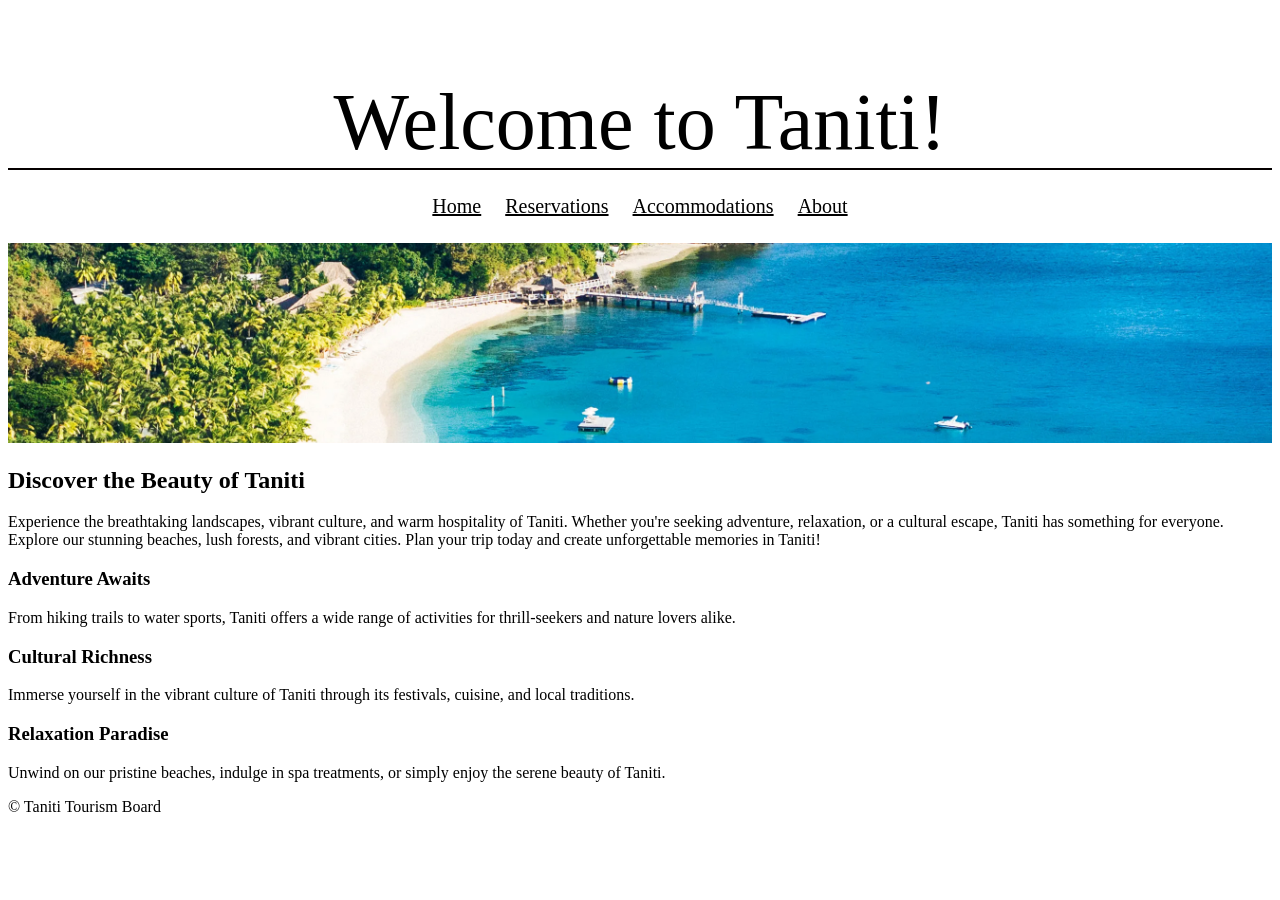
==== index.html @ 830c8849 "created root files/pages. Created index.html header, nav bar, top image, and home-content container." ====
<!DOCTYPE html>
<html lang="en">

<head>
    <meta charset="UTF-8">
    <meta name="viewport" content="width=device-width, initial-scale=1.0">
    <title>Home</title>
    <link rel="stylesheet" href="styles.css">
</head>

<body>

    <header>
        <div class="title-section">
            <h1>Welcome to Taniti!</h1>
        </div>
        
        <nav class = "nav-bar">
            <a href = "index.html">Home</a>
            <a href = "reservations.html">Reservations</a>
            <a href = "accommodations.html">Accommodations</a>
            <a href = "about.html">About</a>
        </nav>
    </header>

    <main>

        <div class="home-top-image">
            <img src="images/Taniti Home (Top).webp" alt="Image of Taniti" width="100%">
        </div>

        <div class="home-content">
            <div class="home-content-img">

            </div>
            <div class="home-content-text">
                <h2>Discover the Beauty of Taniti</h2>
                <p>Experience the breathtaking landscapes, vibrant culture, and warm hospitality of Taniti. Whether you're seeking adventure, relaxation, or a cultural escape, Taniti has something for everyone. Explore our stunning beaches, lush forests, and vibrant cities. Plan your trip today and create unforgettable memories in Taniti!</p>
            </div>
            <div class="home-content-bottom-row">
                <div class="home-content-bottom-row-item">
                    <h3>Adventure Awaits</h3>
                    <p>From hiking trails to water sports, Taniti offers a wide range of activities for thrill-seekers and nature lovers alike.</p>
                </div>
                <div class="home-content-bottom-row-item">
                    <h3>Cultural Richness</h3>
                    <p>Immerse yourself in the vibrant culture of Taniti through its festivals, cuisine, and local traditions.</p>
                </div>
                <div class="home-content-bottom-row-item">
                    <h3>Relaxation Paradise</h3>
                    <p>Unwind on our pristine beaches, indulge in spa treatments, or simply enjoy the serene beauty of Taniti.</p>
                </div>
            </div>
        </div>


    </main>

    <footer>
        <p>© Taniti Tourism Board</p>
    </footer>

    <script src = "js/script.js"></script>
</body>

</html>
---- styles.css ----
header {
    text-align: center;
}

.title-section {
    padding: 15px 15px 0px 15px;
    font-size: 40px;
    border-bottom: 2px solid #050000;
}

.title-section h1 {
    font-family: 'Playfair Display', serif;
    font-weight: 100;
    margin-bottom: 0;
}

.nav-bar {
    padding: 25px;
}

.nav-bar a {
    margin: 0 10px;
    color: black;
    font-size: 20px;
}

.home-top-image img{
    width: 100%;
    height: 200px;
    object-fit: cover;
}
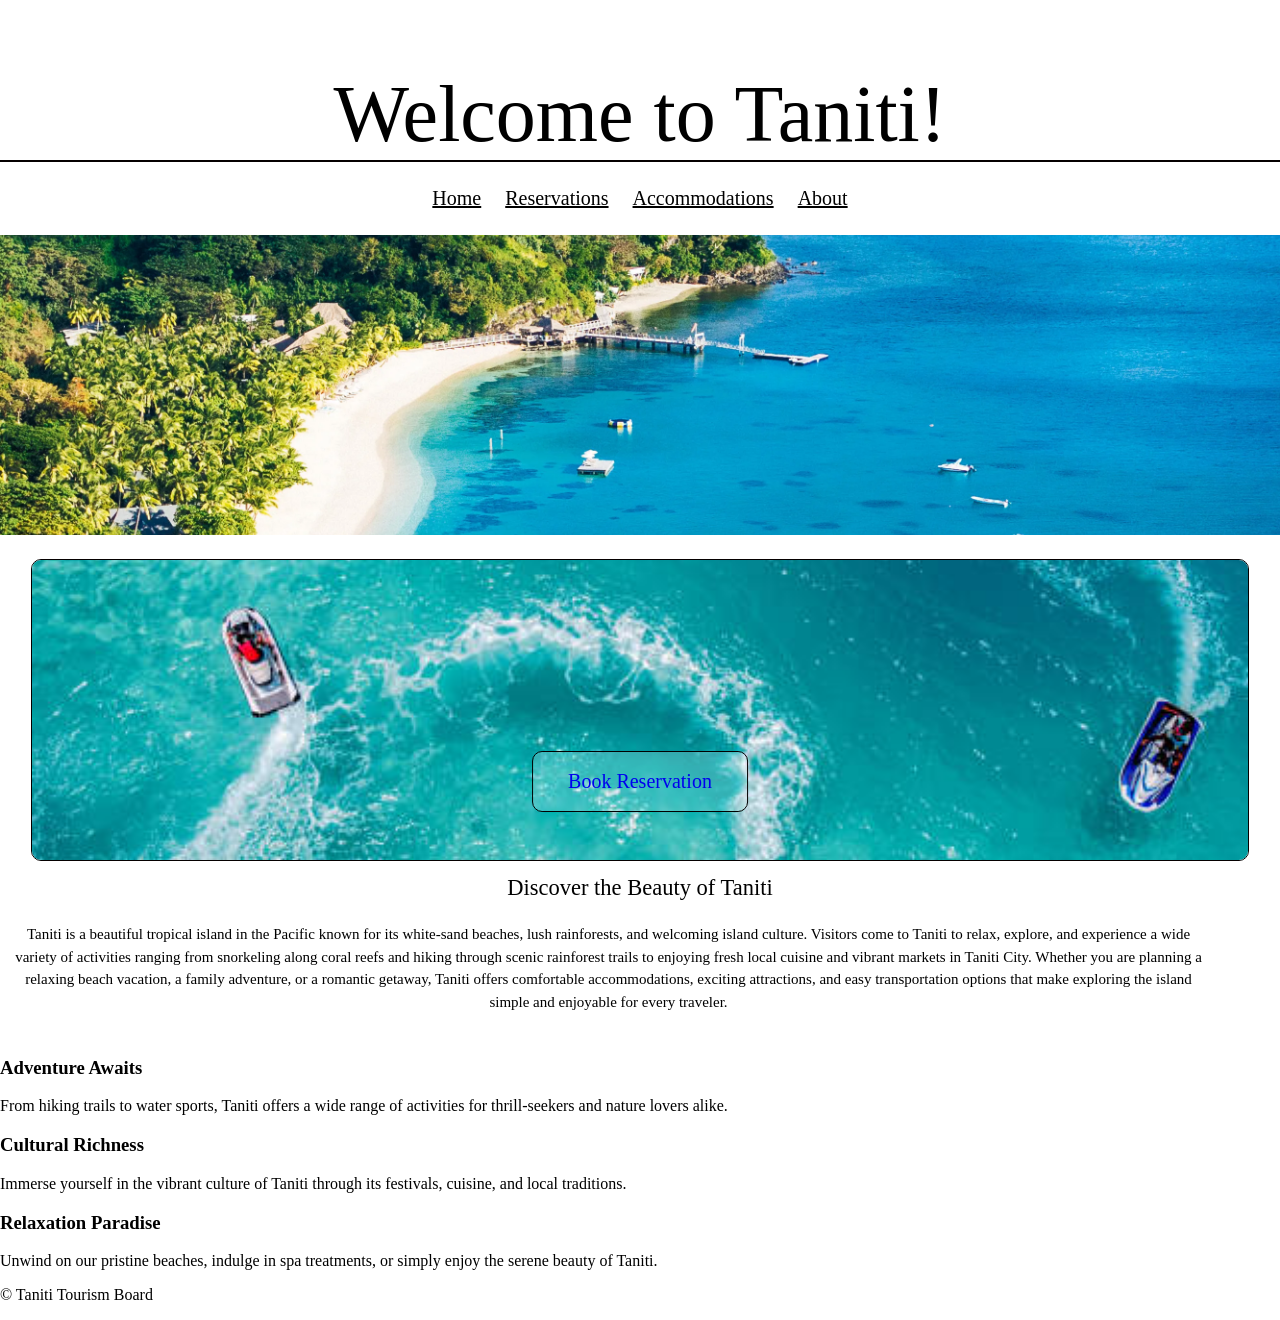
==== commit cb9e953c: "created home-content container with home-content-image, home-content-text, and home-content-bottom-r" ====
--- a/index.html
+++ b/index.html
@@ -14,41 +14,53 @@
         <div class="title-section">
             <h1>Welcome to Taniti!</h1>
         </div>
-        
-        <nav class = "nav-bar">
-            <a href = "index.html">Home</a>
-            <a href = "reservations.html">Reservations</a>
-            <a href = "accommodations.html">Accommodations</a>
-            <a href = "about.html">About</a>
+
+        <nav class="nav-bar">
+            <a href="index.html">Home</a>
+            <a href="reservations.html">Reservations</a>
+            <a href="accommodations.html">Accommodations</a>
+            <a href="about.html">About</a>
         </nav>
     </header>
 
     <main>
 
         <div class="home-top-image">
-            <img src="images/Taniti Home (Top).webp" alt="Image of Taniti" width="100%">
+            <img src="images/home-top-image.webp" alt="Image of Taniti" width="100%">
         </div>
 
         <div class="home-content">
-            <div class="home-content-img">
+            <div class="home-content-image">
+                <img src="images/home-content-image.jpeg" alt="Image of Taniti" width="100%">
+                <a href="reservations.html" class="hero-button">Book Reservation</a>
+            </div>
 
-            </div>
             <div class="home-content-text">
                 <h2>Discover the Beauty of Taniti</h2>
-                <p>Experience the breathtaking landscapes, vibrant culture, and warm hospitality of Taniti. Whether you're seeking adventure, relaxation, or a cultural escape, Taniti has something for everyone. Explore our stunning beaches, lush forests, and vibrant cities. Plan your trip today and create unforgettable memories in Taniti!</p>
+                <p>Taniti is a beautiful tropical island in the Pacific known for its white-sand beaches, lush
+                    rainforests, and welcoming island culture. Visitors come to Taniti to relax, explore, and experience
+                    a wide variety of activities ranging from snorkeling along coral reefs and hiking through scenic
+                    rainforest trails to enjoying fresh local cuisine and vibrant markets in Taniti City. Whether you
+                    are planning a relaxing beach vacation, a family adventure, or a romantic getaway, Taniti offers
+                    comfortable accommodations, exciting attractions, and easy transportation options that make
+                    exploring the island simple and enjoyable for every traveler.</p>
             </div>
+
             <div class="home-content-bottom-row">
                 <div class="home-content-bottom-row-item">
                     <h3>Adventure Awaits</h3>
-                    <p>From hiking trails to water sports, Taniti offers a wide range of activities for thrill-seekers and nature lovers alike.</p>
+                    <p>From hiking trails to water sports, Taniti offers a wide range of activities for thrill-seekers
+                        and nature lovers alike.</p>
                 </div>
                 <div class="home-content-bottom-row-item">
                     <h3>Cultural Richness</h3>
-                    <p>Immerse yourself in the vibrant culture of Taniti through its festivals, cuisine, and local traditions.</p>
+                    <p>Immerse yourself in the vibrant culture of Taniti through its festivals, cuisine, and local
+                        traditions.</p>
                 </div>
                 <div class="home-content-bottom-row-item">
                     <h3>Relaxation Paradise</h3>
-                    <p>Unwind on our pristine beaches, indulge in spa treatments, or simply enjoy the serene beauty of Taniti.</p>
+                    <p>Unwind on our pristine beaches, indulge in spa treatments, or simply enjoy the serene beauty of
+                        Taniti.</p>
                 </div>
             </div>
         </div>
@@ -60,7 +72,7 @@
         <p>© Taniti Tourism Board</p>
     </footer>
 
-    <script src = "js/script.js"></script>
+    <script src="js/script.js"></script>
 </body>
 
 </html>
--- a/styles.css
+++ b/styles.css
@@ -1,3 +1,8 @@
+body {
+    margin: 0;
+    padding: 0;
+}
+
 header {
     text-align: center;
 }
@@ -24,8 +29,64 @@
     font-size: 20px;
 }
 
-.home-top-image img{
+.home-top-image img {
     width: 100%;
-    height: 200px;
+    height: 300px;
     object-fit: cover;
+}
+
+.home-content {
+
+}
+
+.home-content-image {
+    display: flex;
+    justify-content: center;
+    position: relative;
+}
+
+.home-content-image img {
+    width: 95%;
+    height: 300px;
+    object-fit: cover;
+    margin-top: 20px;
+    border: #050000 solid 1.5px;
+    border-radius: 10px;
+}
+
+.hero-button {
+    position: absolute;
+    bottom: 15%;
+    left: 50%;
+    transform: translateX(-50%);
+    padding: 18px 35px;
+    background-color: rgba(255, 255, 255, 0.2);
+    border: 1.5px solid black;
+    border-radius: 10px;
+    text-decoration: none;
+    font-size: 20px;
+    transition: transform 0.2s ease;
+
+}
+
+.hero-button:hover {
+    transform: translateX(-50%) scale(1.1);
+}
+
+.home-content-text {
+    padding: 10px;
+    font-size: 15px;
+    line-height: 1.5;
+}
+
+.home-content-text h2 {
+    font-family: 'Playfair Display', serif;
+    font-weight: 100;
+    margin-top: 0;
+    text-align: center;
+}
+
+.home-content-text p {
+    width: 95%;
+    text-align: center;
 }
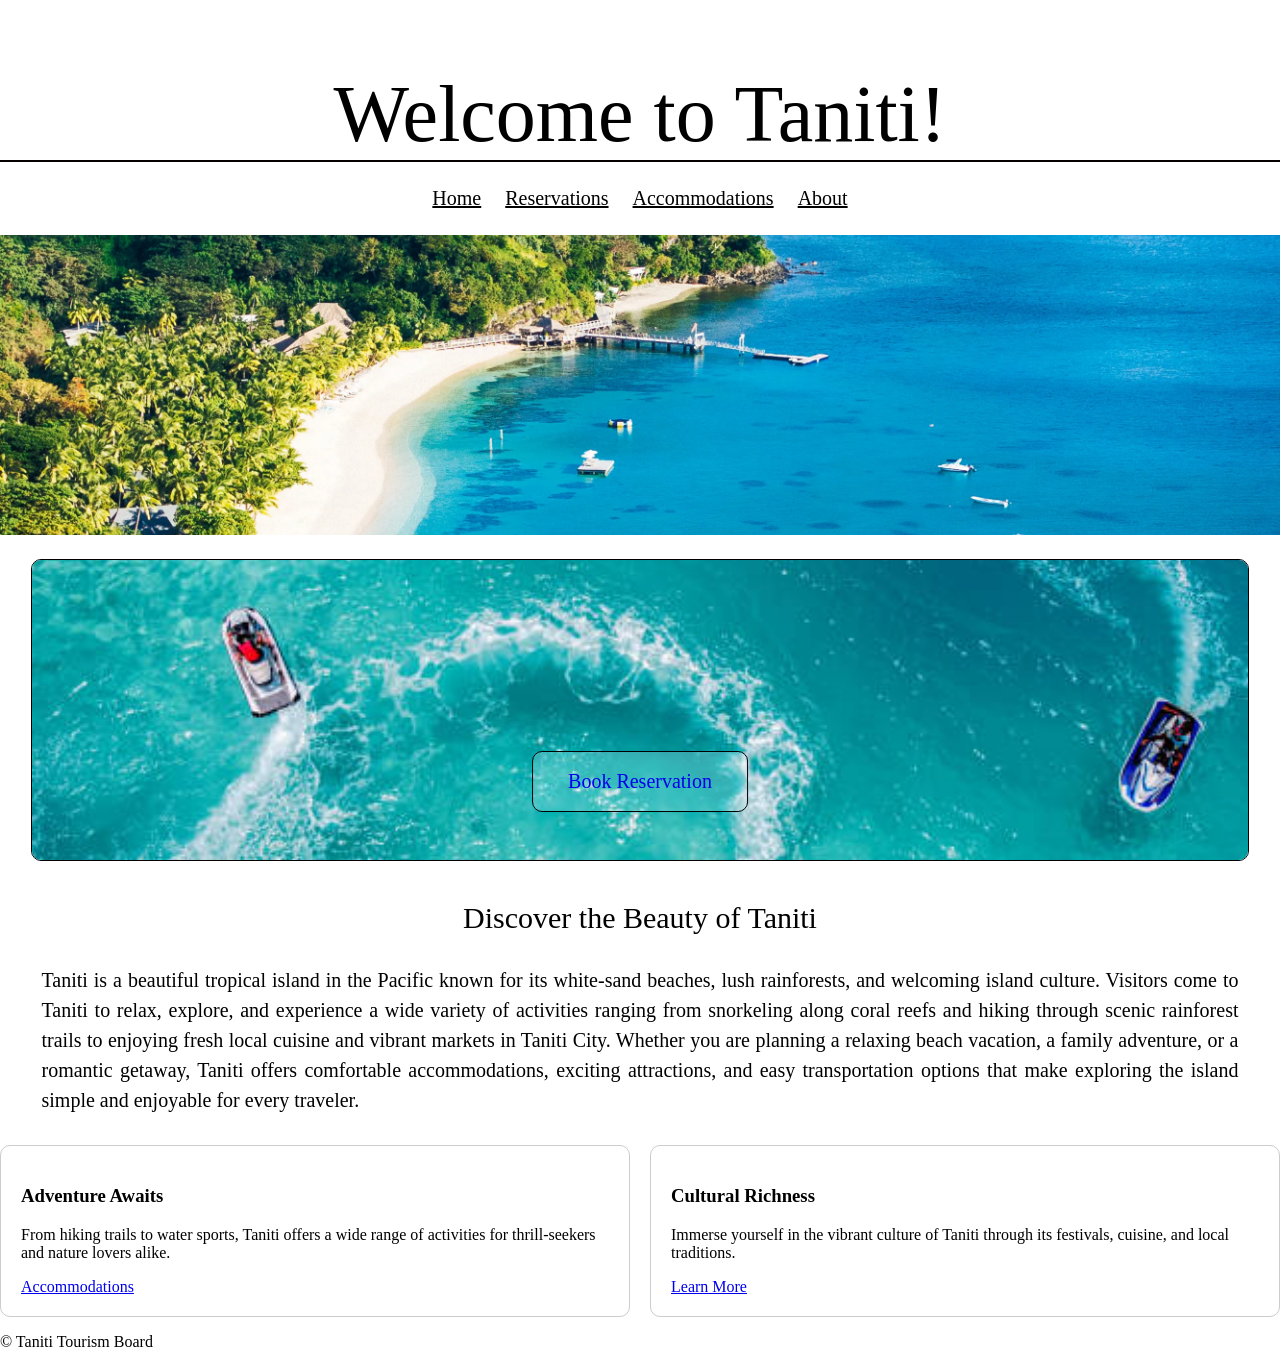
==== commit f18acb7e: "Add bottom row buttons and improve layout styling Add buttons to bottom row items and update styling" ====
--- a/index.html
+++ b/index.html
@@ -24,7 +24,6 @@
     </header>
 
     <main>
-
         <div class="home-top-image">
             <img src="images/home-top-image.webp" alt="Image of Taniti" width="100%">
         </div>
@@ -51,16 +50,13 @@
                     <h3>Adventure Awaits</h3>
                     <p>From hiking trails to water sports, Taniti offers a wide range of activities for thrill-seekers
                         and nature lovers alike.</p>
+                    <a href="accommodations.html" class="bottom-row-button">Accommodations</a>
                 </div>
                 <div class="home-content-bottom-row-item">
                     <h3>Cultural Richness</h3>
                     <p>Immerse yourself in the vibrant culture of Taniti through its festivals, cuisine, and local
                         traditions.</p>
-                </div>
-                <div class="home-content-bottom-row-item">
-                    <h3>Relaxation Paradise</h3>
-                    <p>Unwind on our pristine beaches, indulge in spa treatments, or simply enjoy the serene beauty of
-                        Taniti.</p>
+                    <a href="about.html" class="bottom-row-button">Learn More</a>
                 </div>
             </div>
         </div>
@@ -74,5 +70,4 @@
 
     <script src="js/script.js"></script>
 </body>
-
 </html>
--- a/styles.css
+++ b/styles.css
@@ -33,10 +33,6 @@
     width: 100%;
     height: 300px;
     object-fit: cover;
-}
-
-.home-content {
-
 }
 
 .home-content-image {
@@ -81,12 +77,26 @@
 
 .home-content-text h2 {
     font-family: 'Playfair Display', serif;
+    font-size: 30px;
     font-weight: 100;
-    margin-top: 0;
+    margin-top: 10;
     text-align: center;
 }
 
 .home-content-text p {
     width: 95%;
-    text-align: center;
+    font-size: 20px;
+    margin: 0 auto 20px auto;
+    text-align: justify;
+}
+.home-content-bottom-row {
+    display: flex;
+    gap: 20px;
+}
+
+.home-content-bottom-row-item {
+    flex: 1;
+    padding: 20px;
+    border: 1.5px solid #ccc;
+    border-radius: 10px;
 }
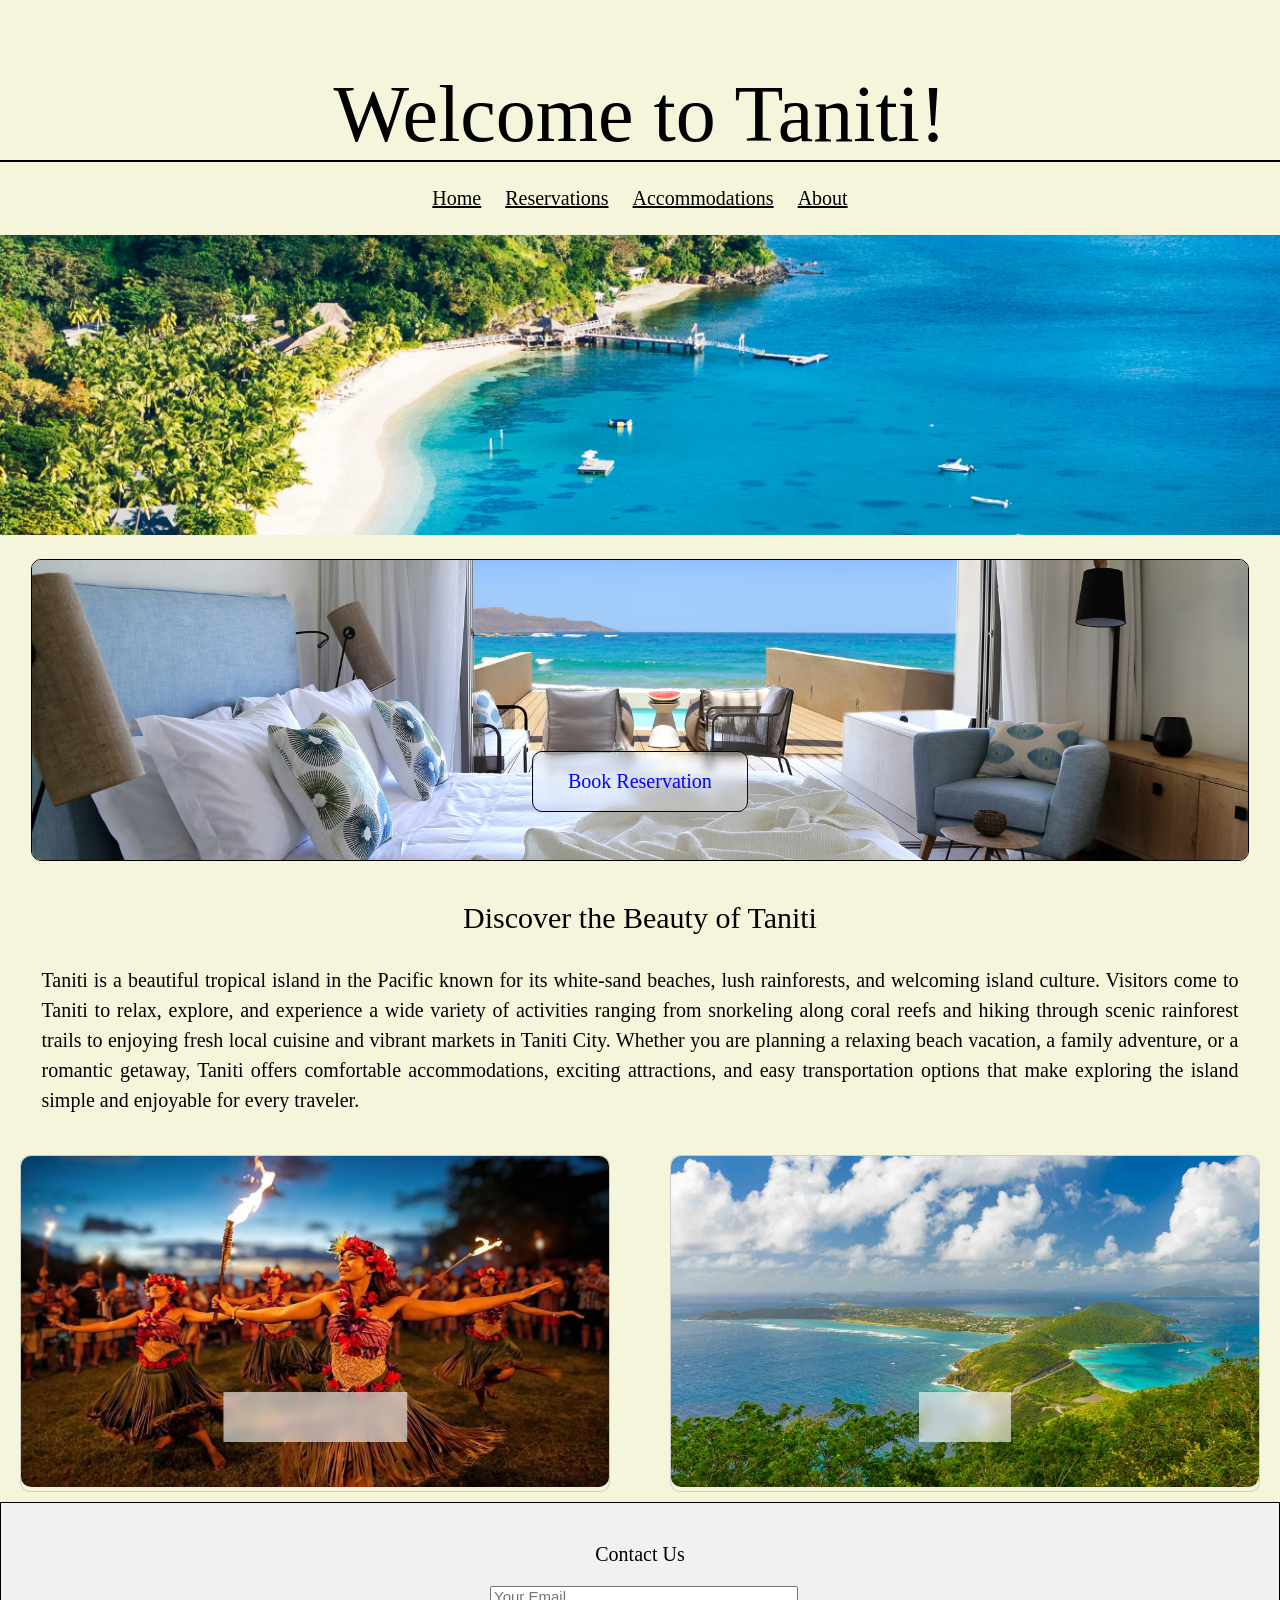
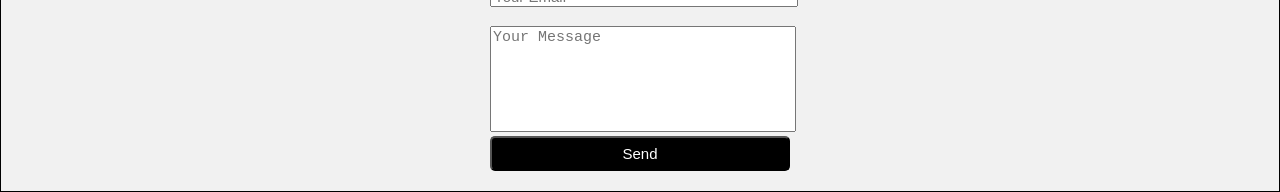
==== commit 82e3fadc: "Added and styled contact form for footer" ====
--- a/index.html
+++ b/index.html
@@ -30,7 +30,7 @@
 
         <div class="home-content">
             <div class="home-content-image">
-                <img src="images/home-content-image.jpeg" alt="Image of Taniti" width="100%">
+                <img src="images/home-content-image.jpg" alt="Image of Taniti" width="100%">
                 <a href="reservations.html" class="hero-button">Book Reservation</a>
             </div>
 
@@ -47,27 +47,31 @@
 
             <div class="home-content-bottom-row">
                 <div class="home-content-bottom-row-item">
-                    <h3>Adventure Awaits</h3>
-                    <p>From hiking trails to water sports, Taniti offers a wide range of activities for thrill-seekers
-                        and nature lovers alike.</p>
+                    <img src="images/home-content-bottom-row-image-left.jpg" alt="Accommodations" width="100%">
                     <a href="accommodations.html" class="bottom-row-button">Accommodations</a>
                 </div>
                 <div class="home-content-bottom-row-item">
-                    <h3>Cultural Richness</h3>
-                    <p>Immerse yourself in the vibrant culture of Taniti through its festivals, cuisine, and local
-                        traditions.</p>
-                    <a href="about.html" class="bottom-row-button">Learn More</a>
+                    <img src="images/home-content-bottom-row-image-right.jpg" alt="About" width="100%">
+                    <a href="about.html" class="bottom-row-button">About</a>
                 </div>
             </div>
         </div>
-
-
     </main>
 
     <footer>
-        <p>© Taniti Tourism Board</p>
+        <p>Contact Us</p>
+        <div class="contact-form-container" id="contact-form">
+            <div class="contact-form-email">
+                <input type="email" id="email" name="email" placeholder="Your Email">
+            </div>
+            <div class="contact-form-message">
+                <textarea id="message" name="message" placeholder="Your Message"></textarea>
+            </div>
+            <button type="submit">Send</button>
+        </div>
     </footer>
 
     <script src="js/script.js"></script>
 </body>
+
 </html>
--- a/styles.css
+++ b/styles.css
@@ -1,6 +1,7 @@
 body {
     margin: 0;
     padding: 0;
+    background-color: beige
 }
 
 header {
@@ -62,11 +63,16 @@
     text-decoration: none;
     font-size: 20px;
     transition: transform 0.2s ease;
+    backdrop-filter: blur(5px);
 
 }
 
 .hero-button:hover {
     transform: translateX(-50%) scale(1.1);
+}
+
+.hero-button:visited {
+    color: black;
 }
 
 .home-content-text {
@@ -96,7 +102,92 @@
 
 .home-content-bottom-row-item {
     flex: 1;
-    padding: 20px;
+    margin: 10px 20px;
     border: 1.5px solid #ccc;
     border-radius: 10px;
+    position: relative;
+}
+
+.home-content-bottom-row-item img{
+    object-fit: fill;
+    border-radius: 10px;
+}
+
+.bottom-row-button {
+    position: absolute;
+    bottom: 50px;
+    left: 50%;
+    transform: translateX(-50%);
+    padding: 12px 20px;
+    background-color: rgba(255, 255, 255, 0.6);
+    border: 1.5px solid black;
+    border-radius: 10px;
+    font-size: 20px;
+    text-decoration: none;
+    color: black;
+    backdrop-filter: blur(5px);
+}
+
+.bottom-row-button:hover {
+    transform: translateX(-50%) scale(1.1);
+}
+
+.bottom-row-button:visited {
+    color: black;
+}
+
+footer {
+    padding: 20px;
+    background-color: #f1f1f1;
+    border: 1px solid black;
+}
+
+footer p {
+    font-size: 20px;
+    text-align: center;
+    color: black;
+}
+
+.contact-form-container {
+    display: flex;
+    flex-direction: column;
+    align-items: center;
+    gap: 10px;
+    margin-top: 10px;
+}
+
+.contact-form-email {
+    height: 30px;
+    width: 300px;
+    align-items: center;
+}
+
+.contact-form-email input {
+    height: 50%;
+    width: 100%;
+    font-size: 15px;
+}
+
+.contact-form-message {
+    height: 100px;
+    width: 300px;
+    align-items: center;
+}
+
+.contact-form-message textarea {
+    height: 100%;
+    width: 100%;
+    font-size: 15px;
+    resize: none;
+}
+
+footer button {
+    height: 35px;
+    width: 300px;
+    align-items: center;
+    background-color: black;
+    color: white;
+    border-radius: 5px;
+    font-size: 15px;
+    cursor: pointer;
 }
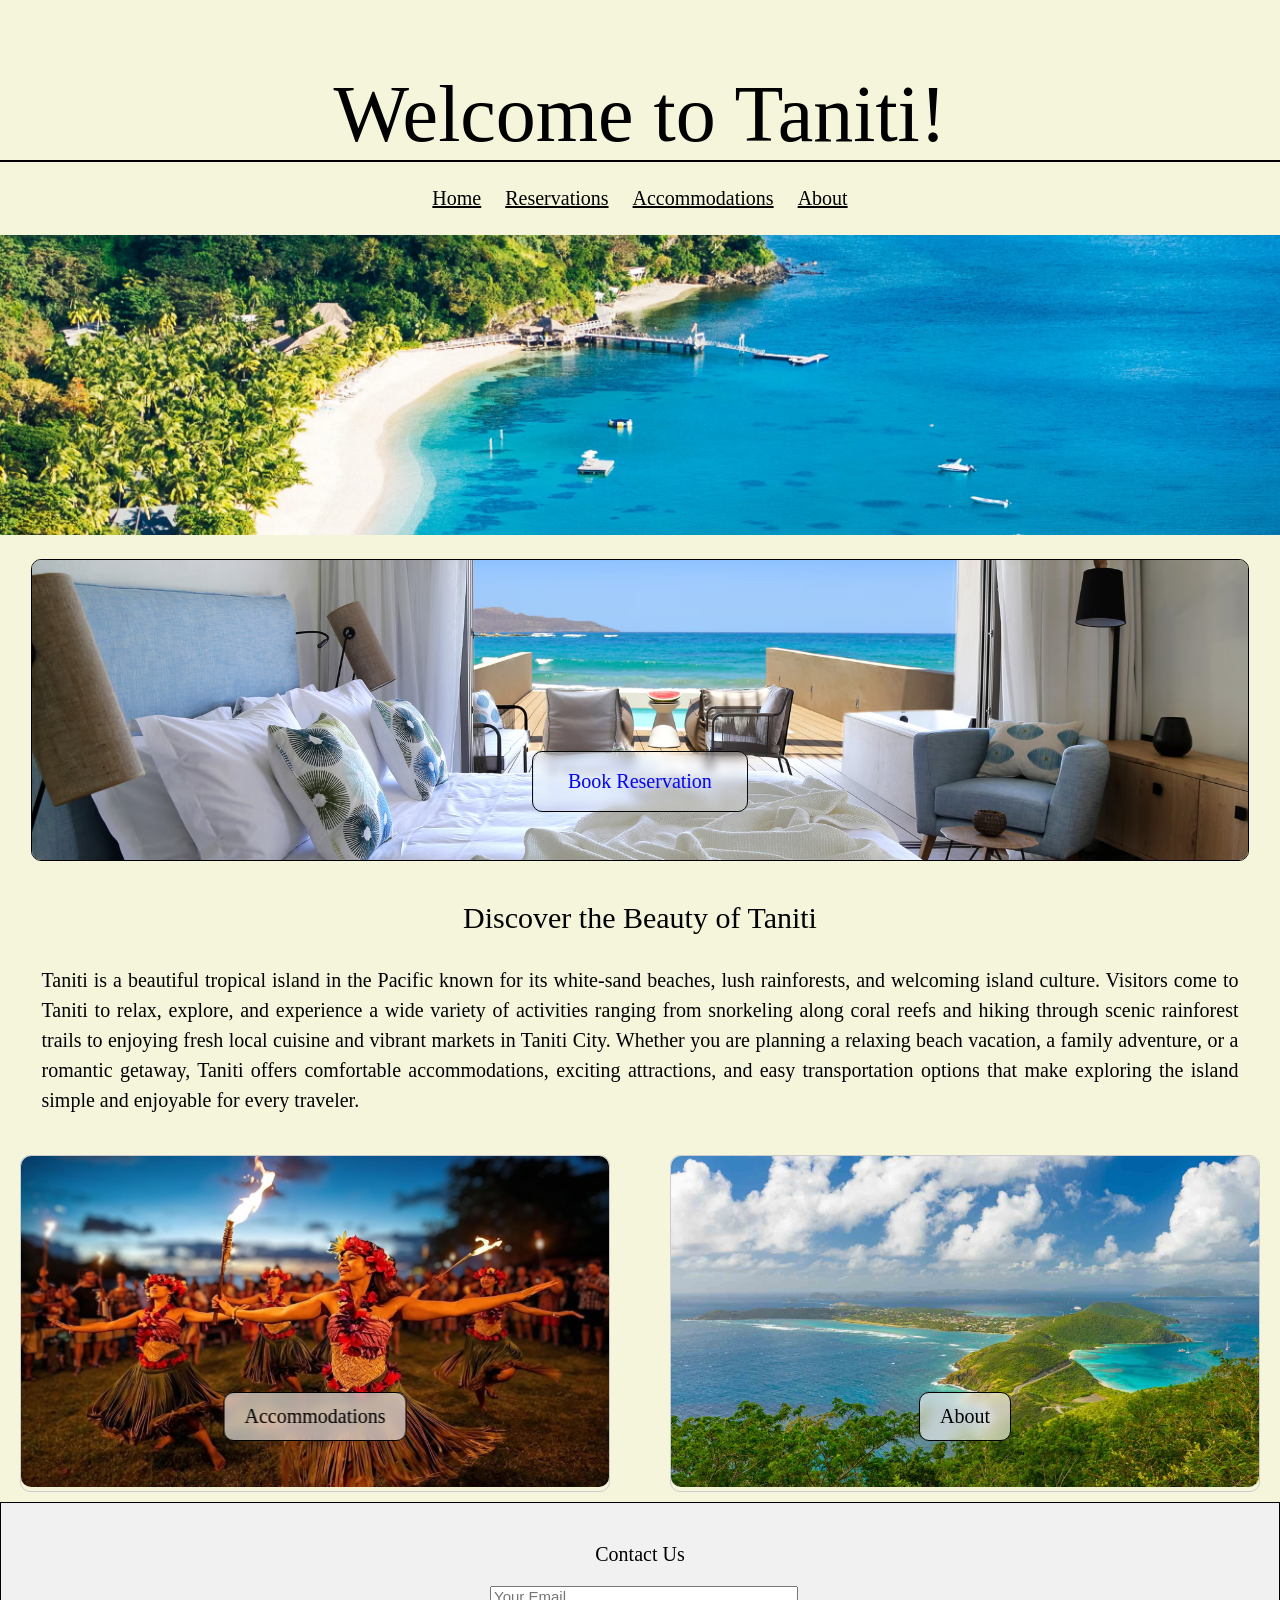
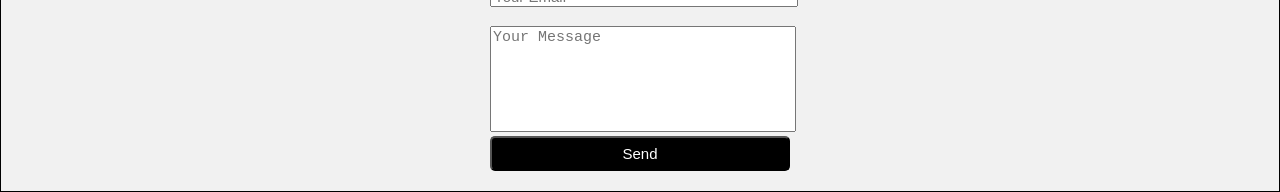
==== commit 9d69458d: "added confirmation message and field requirements for contact form" ====
--- a/index.html
+++ b/index.html
@@ -50,6 +50,7 @@
                     <img src="images/home-content-bottom-row-image-left.jpg" alt="Accommodations" width="100%">
                     <a href="accommodations.html" class="bottom-row-button">Accommodations</a>
                 </div>
+
                 <div class="home-content-bottom-row-item">
                     <img src="images/home-content-bottom-row-image-right.jpg" alt="About" width="100%">
                     <a href="about.html" class="bottom-row-button">About</a>
@@ -60,18 +61,32 @@
 
     <footer>
         <p>Contact Us</p>
-        <div class="contact-form-container" id="contact-form">
+
+        <form class="contact-form-container" id="contact-form">
             <div class="contact-form-email">
-                <input type="email" id="email" name="email" placeholder="Your Email">
+                <input type="email" id="email" name="email" placeholder="Your Email" required>
             </div>
+
             <div class="contact-form-message">
-                <textarea id="message" name="message" placeholder="Your Message"></textarea>
+                <textarea id="message" name="message" placeholder="Your Message" required></textarea>
             </div>
+
             <button type="submit">Send</button>
-        </div>
+
+            <p id="success-message">
+                Message sent successfully! We will get back to you soon.
+            </p>
+        </form>
     </footer>
 
-    <script src="js/script.js"></script>
+    <div id="popup" class="popup">
+        <div class="popup-content">
+            <p>Message sent successfully! We will get back to you soon.</p>
+            <button type="button" id="close-popup">OK</button>
+        </div>
+    </div>
+
+    <script src="script.js"></script>
 </body>
 
 </html>
--- a/styles.css
+++ b/styles.css
@@ -190,4 +190,47 @@
     border-radius: 5px;
     font-size: 15px;
     cursor: pointer;
+}
+
+#success-message {
+    display: none;
+    width: 300px;
+    padding: 10px;
+    margin-top: 10px;
+    background-color: #d4edda;
+    color: #155724;
+    border: 1px solid #155724;
+    border-radius: 5px;
+    text-align: center;
+    font-weight: bold;
+}
+
+.popup {
+    display: none;
+    position: fixed;
+    top: 0;
+    left: 0;
+    width: 100%;
+    height: 100%;
+    background-color: rgba(0,0,0,0.5);
+    justify-content: center;
+    align-items: center;
+}
+
+.popup-content {
+    background-color: white;
+    padding: 20px;
+    border-radius: 10px;
+    text-align: center;
+    width: 300px;
+}
+
+.popup-content button {
+    margin-top: 10px;
+    padding: 8px 15px;
+    background-color: black;
+    color: white;
+    border: none;
+    border-radius: 5px;
+    cursor: pointer;
 }
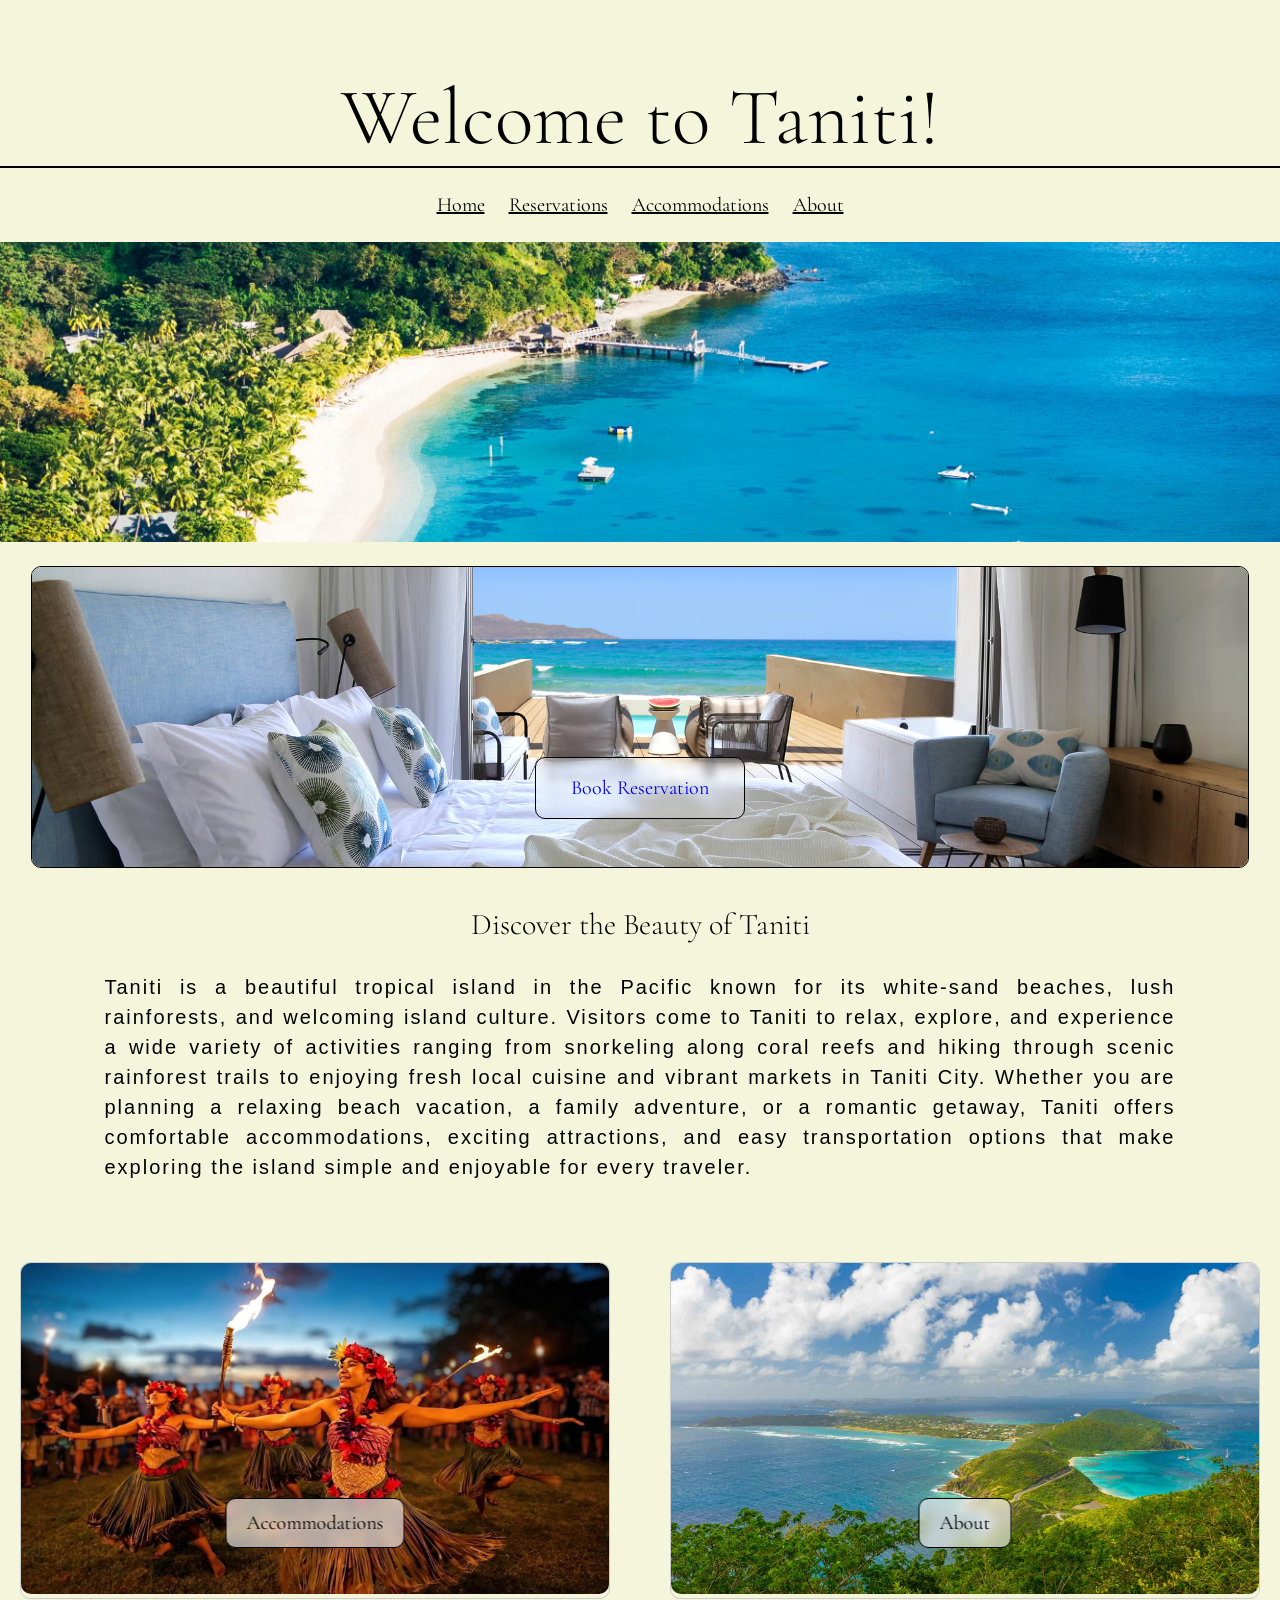
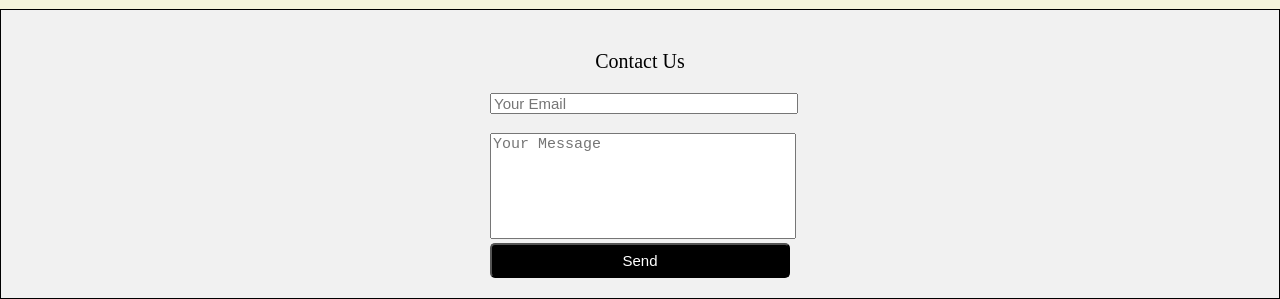
==== commit bf9ebb3c: "Implement reusable popup form handler and integrate reservations form submission feedback" ====
--- a/index.html
+++ b/index.html
@@ -5,6 +5,7 @@
     <meta charset="UTF-8">
     <meta name="viewport" content="width=device-width, initial-scale=1.0">
     <title>Home</title>
+    <link href="https://fonts.googleapis.com/css2?family=Cormorant+Garamond:wght@300;400;500;600&display=swap" rel="stylesheet">
     <link rel="stylesheet" href="styles.css">
 </head>
 
@@ -62,7 +63,7 @@
     <footer>
         <p>Contact Us</p>
 
-        <form class="contact-form-container" id="contact-form">
+        <form class="popup-form contact-form-container" id="contact-form">
             <div class="contact-form-email">
                 <input type="email" id="email" name="email" placeholder="Your Email" required>
             </div>
@@ -72,15 +73,12 @@
             </div>
 
             <button type="submit">Send</button>
-
-            <p id="success-message">
-                Message sent successfully! We will get back to you soon.
-            </p>
         </form>
     </footer>
 
     <div id="popup" class="popup">
         <div class="popup-content">
+            <h2>Message Sent</h2>
             <p>Message sent successfully! We will get back to you soon.</p>
             <button type="button" id="close-popup">OK</button>
         </div>
--- a/styles.css
+++ b/styles.css
@@ -1,3 +1,7 @@
+/* ==============================
+          Global Styles 
+   ============================== */
+
 body {
     margin: 0;
     padding: 0;
@@ -8,6 +12,10 @@
     text-align: center;
 }
 
+/* ==============================
+          Home Page Styles 
+   ============================== */
+
 .title-section {
     padding: 15px 15px 0px 15px;
     font-size: 40px;
@@ -15,7 +23,7 @@
 }
 
 .title-section h1 {
-    font-family: 'Playfair Display', serif;
+    font-family: 'Cormorant Garamond', serif;
     font-weight: 100;
     margin-bottom: 0;
 }
@@ -28,6 +36,7 @@
     margin: 0 10px;
     color: black;
     font-size: 20px;
+    font-family: 'Cormorant Garamond', serif;
 }
 
 .home-top-image img {
@@ -62,6 +71,7 @@
     border-radius: 10px;
     text-decoration: none;
     font-size: 20px;
+    font-family: 'cormorant garamond', serif;
     transition: transform 0.2s ease;
     backdrop-filter: blur(5px);
 
@@ -82,7 +92,7 @@
 }
 
 .home-content-text h2 {
-    font-family: 'Playfair Display', serif;
+    font-family: 'Cormorant Garamond', serif;
     font-size: 30px;
     font-weight: 100;
     margin-top: 10;
@@ -90,11 +100,14 @@
 }
 
 .home-content-text p {
-    width: 95%;
-    font-size: 20px;
-    margin: 0 auto 20px auto;
+    width: 85%;
+    font-size: 20px;
+    font-family: 'Lato', sans-serif;
+    letter-spacing: 2px;
+    margin: 20px auto 60px auto;
     text-align: justify;
 }
+
 .home-content-bottom-row {
     display: flex;
     gap: 20px;
@@ -108,7 +121,7 @@
     position: relative;
 }
 
-.home-content-bottom-row-item img{
+.home-content-bottom-row-item img {
     object-fit: fill;
     border-radius: 10px;
 }
@@ -123,6 +136,7 @@
     border: 1.5px solid black;
     border-radius: 10px;
     font-size: 20px;
+    font-family: 'cormorant garamond', serif;
     text-decoration: none;
     color: black;
     backdrop-filter: blur(5px);
@@ -189,6 +203,7 @@
     color: white;
     border-radius: 5px;
     font-size: 15px;
+    font-family: 'Lato', sans-serif;
     cursor: pointer;
 }
 
@@ -212,7 +227,7 @@
     left: 0;
     width: 100%;
     height: 100%;
-    background-color: rgba(0,0,0,0.5);
+    background-color: rgba(0, 0, 0, 0.5);
     justify-content: center;
     align-items: center;
 }
@@ -233,4 +248,106 @@
     border: none;
     border-radius: 5px;
     cursor: pointer;
+}
+
+/* ==============================
+        Reservations Styles 
+   ============================== */
+
+.reservation-main-content {
+    background-image: url(images/reservations_page.webp);
+    display: flex;
+    flex-direction: column;
+    align-items: center;
+    gap: 20px;
+    padding: 20px;
+}
+
+.reservation-form h2 {
+    width: 100%;
+    margin: 0 0 10px 0;
+    font-family: 'Cormorant Garamond', serif;
+    font-size: 30px;
+    font-weight: 100;
+    text-align: center;
+    color: white;
+    text-shadow:
+        -1px -1px 0 black,
+        1px -1px 0 black,
+        -1px 1px 0 black,
+        1px 1px 0 black;
+}
+
+.reservation-form {
+    display: flex;
+    flex-wrap: wrap;
+    justify-content: center;
+    align-items: flex-start;
+    gap: 20px;
+    margin-top: 10px;
+    width: 100%;
+    max-width: 700px;
+
+    background-color: rgba(255, 255, 255, 0.18);
+    backdrop-filter: blur(8px);
+    -webkit-backdrop-filter: blur(8px);
+    padding: 25px;
+    border-radius: 12px;
+}
+
+.form-group {
+    display: flex;
+    flex-direction: column;
+    gap: 6px;
+}
+
+.form-group label {
+    font-size: 14px;
+    font-family: 'Lato', sans-serif;
+    color: white;
+    text-shadow:
+        -1px -1px 0 black,
+        1px -1px 0 black,
+        -1px 1px 0 black,
+        1px 1px 0 black;
+}
+
+.form-group input,
+.form-group textarea {
+    width: 100%;
+    box-sizing: border-box;
+    padding: 8px;
+}
+
+.reservation-form-left,
+.reservation-form-right {
+    display: flex;
+    flex-direction: column;
+    gap: 15px;
+    flex: 1;
+    min-width: 250px;
+}
+
+.reservation-form-button {
+    width: 100%;
+    margin-top: 10px;
+    display: flex;
+    justify-content: center;
+    align-items: center;
+}
+
+.reservations-submit-button {
+    background-color: rgba(255, 255, 255, 0.6);
+    border: 1.5px solid black;
+    border-radius: 10px;
+    font-size: 20px;
+    font-family: 'cormorant garamond', serif;
+    text-decoration: none;
+    color: black;
+    backdrop-filter: blur(5px);
+}
+
+.form-group textarea {
+    resize: none;
+    height: 150px;
 }
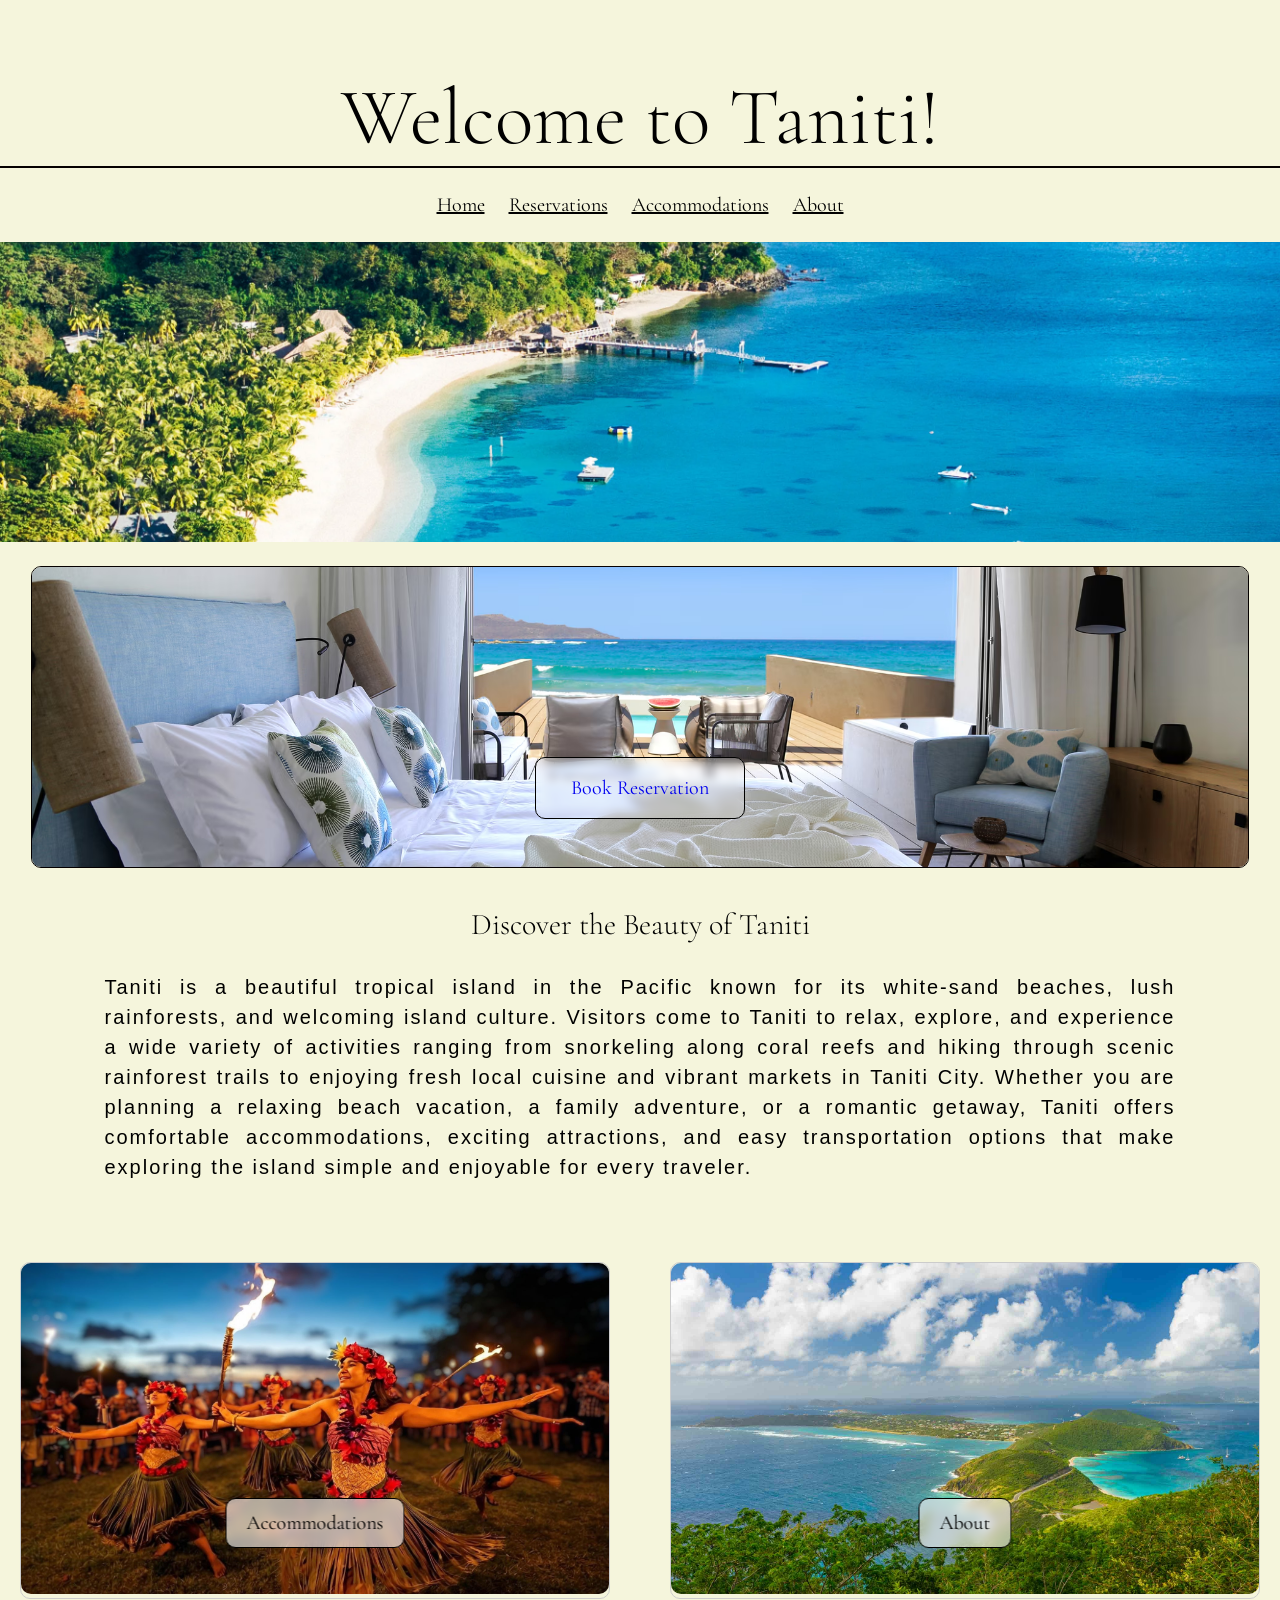
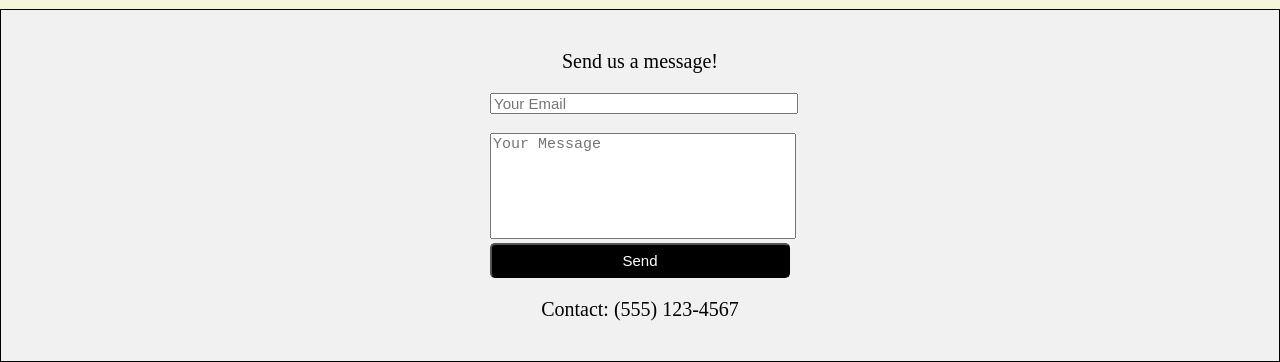
==== commit 1b57c779: "Added island contact number Co-authored-by: Copilot <copilot@github.com>" ====
--- a/index.html
+++ b/index.html
@@ -5,7 +5,8 @@
     <meta charset="UTF-8">
     <meta name="viewport" content="width=device-width, initial-scale=1.0">
     <title>Home</title>
-    <link href="https://fonts.googleapis.com/css2?family=Cormorant+Garamond:wght@300;400;500;600&display=swap" rel="stylesheet">
+    <link href="https://fonts.googleapis.com/css2?family=Cormorant+Garamond:wght@300;400;500;600&display=swap"
+        rel="stylesheet">
     <link rel="stylesheet" href="styles.css">
 </head>
 
@@ -61,7 +62,7 @@
     </main>
 
     <footer>
-        <p>Contact Us</p>
+        <p>Send us a message!</p>
 
         <form class="popup-form contact-form-container" id="contact-form">
             <div class="contact-form-email">
@@ -74,6 +75,8 @@
 
             <button type="submit">Send</button>
         </form>
+
+        <p>Contact: (555) 123-4567</p>
     </footer>
 
     <div id="popup" class="popup">
--- a/styles.css
+++ b/styles.css
@@ -350,4 +350,169 @@
 .form-group textarea {
     resize: none;
     height: 150px;
+}
+
+/* ==============================
+        Accomodations Styles
+   ============================== */
+
+.accom-content-top-image {
+    display: flex;
+    justify-content: center;
+    position: relative;
+}
+
+.accom-content-top-image img {
+    width: 95%;
+    height: 300px;
+    object-fit: cover;
+    margin-top: 20px;
+    border: #050000 solid 1.5px;
+    border-radius: 10px;
+}
+
+.accom-content-top-text {
+    padding: 10px;
+    font-size: 15px;
+    line-height: 1.5;
+}
+
+.accom-content-top-text h2 {
+    font-family: 'Cormorant Garamond', serif;
+    font-size: 30px;
+    font-weight: 100;
+    margin-top: 10;
+    text-align: center;
+}
+
+.accom-content-top-text p {
+    width: 85%;
+    font-size: 20px;
+    font-family: 'Lato', sans-serif;
+    letter-spacing: 2px;
+    margin: 20px auto 60px auto;
+    text-align: justify;
+}   
+
+.accom-content-middle-image {
+    display: flex;
+    justify-content: center;
+    position: relative;
+}
+
+.accom-content-middle-image img {
+    width: 95%;
+    height: 300px;
+    object-fit: cover;
+    margin-top: 20px;
+    border: #050000 solid 1.5px;
+    border-radius: 10px;
+}
+
+.accom-content-middle-text {
+    padding: 10px;
+    font-size: 15px;
+    line-height: 1.5;
+}
+
+.accom-content-middle-text h2 {
+    font-family: 'Cormorant Garamond', serif;
+    font-size: 30px;
+    font-weight: 100;
+    margin-top: 10;
+    text-align: center;
+}
+
+.accom-content-middle-text p {
+    width: 85%;
+    font-size: 20px;
+    font-family: 'Lato', sans-serif;
+    letter-spacing: 2px;
+    margin: 20px auto 60px auto;
+    text-align: justify;
+}   
+
+.accom-content-bottom-image {
+    display: flex;
+    justify-content: center;
+    position: relative;
+}
+
+.accom-content-bottom-image img {
+    width: 95%;
+    height: 300px;
+    object-fit: cover;
+    margin-top: 20px;
+    border: #050000 solid 1.5px;
+    border-radius: 10px;
+}
+
+.accom-content-bottom-text {
+    padding: 10px;
+    font-size: 15px;
+    line-height: 1.5;
+}
+
+.accom-content-bottom-text h2 {
+    font-family: 'Cormorant Garamond', serif;
+    font-size: 30px;
+    font-weight: 100;
+    margin-top: 10;
+    text-align: center;
+}
+
+.accom-content-bottom-text p {
+    width: 85%;
+    font-size: 20px;
+    font-family: 'Lato', sans-serif;
+    letter-spacing: 2px;
+    margin: 20px auto 60px auto;
+    text-align: justify;
+}   
+
+/* ==============================
+        About Styles
+   ============================== */
+
+.about-content-image {
+    position: relative;
+    width: 100%;
+}
+
+.about-content-image img {
+    width: 100%;
+    height: 600px;
+    object-fit: cover;
+}
+
+.about-content-image h2 {
+    font-family: 'Cormorant Garamond', serif;
+    font-size: 30px;
+    font-weight: 100;
+    margin-top: 10;
+    text-align: center;
+}
+
+.about-content-text {
+    position: absolute;
+    top: 50%;
+    left: 50%;
+    transform: translate(-50%, -50%);
+
+    color: black;
+    text-align: center;
+    font-size: 25px;
+    font-family: 'Lato', sans-serif;
+    letter-spacing: 2px;
+    margin: 20px auto 60px auto;
+    line-height: 1.5;
+    width: 75%;
+    height: 70%;
+
+    background-color: rgba(255, 255, 255, 0.6);
+    padding: 20px;
+    border-radius: 10px;
+    border-color: black;
+    border-width: 1.5px;
+    border-style: solid;
 }
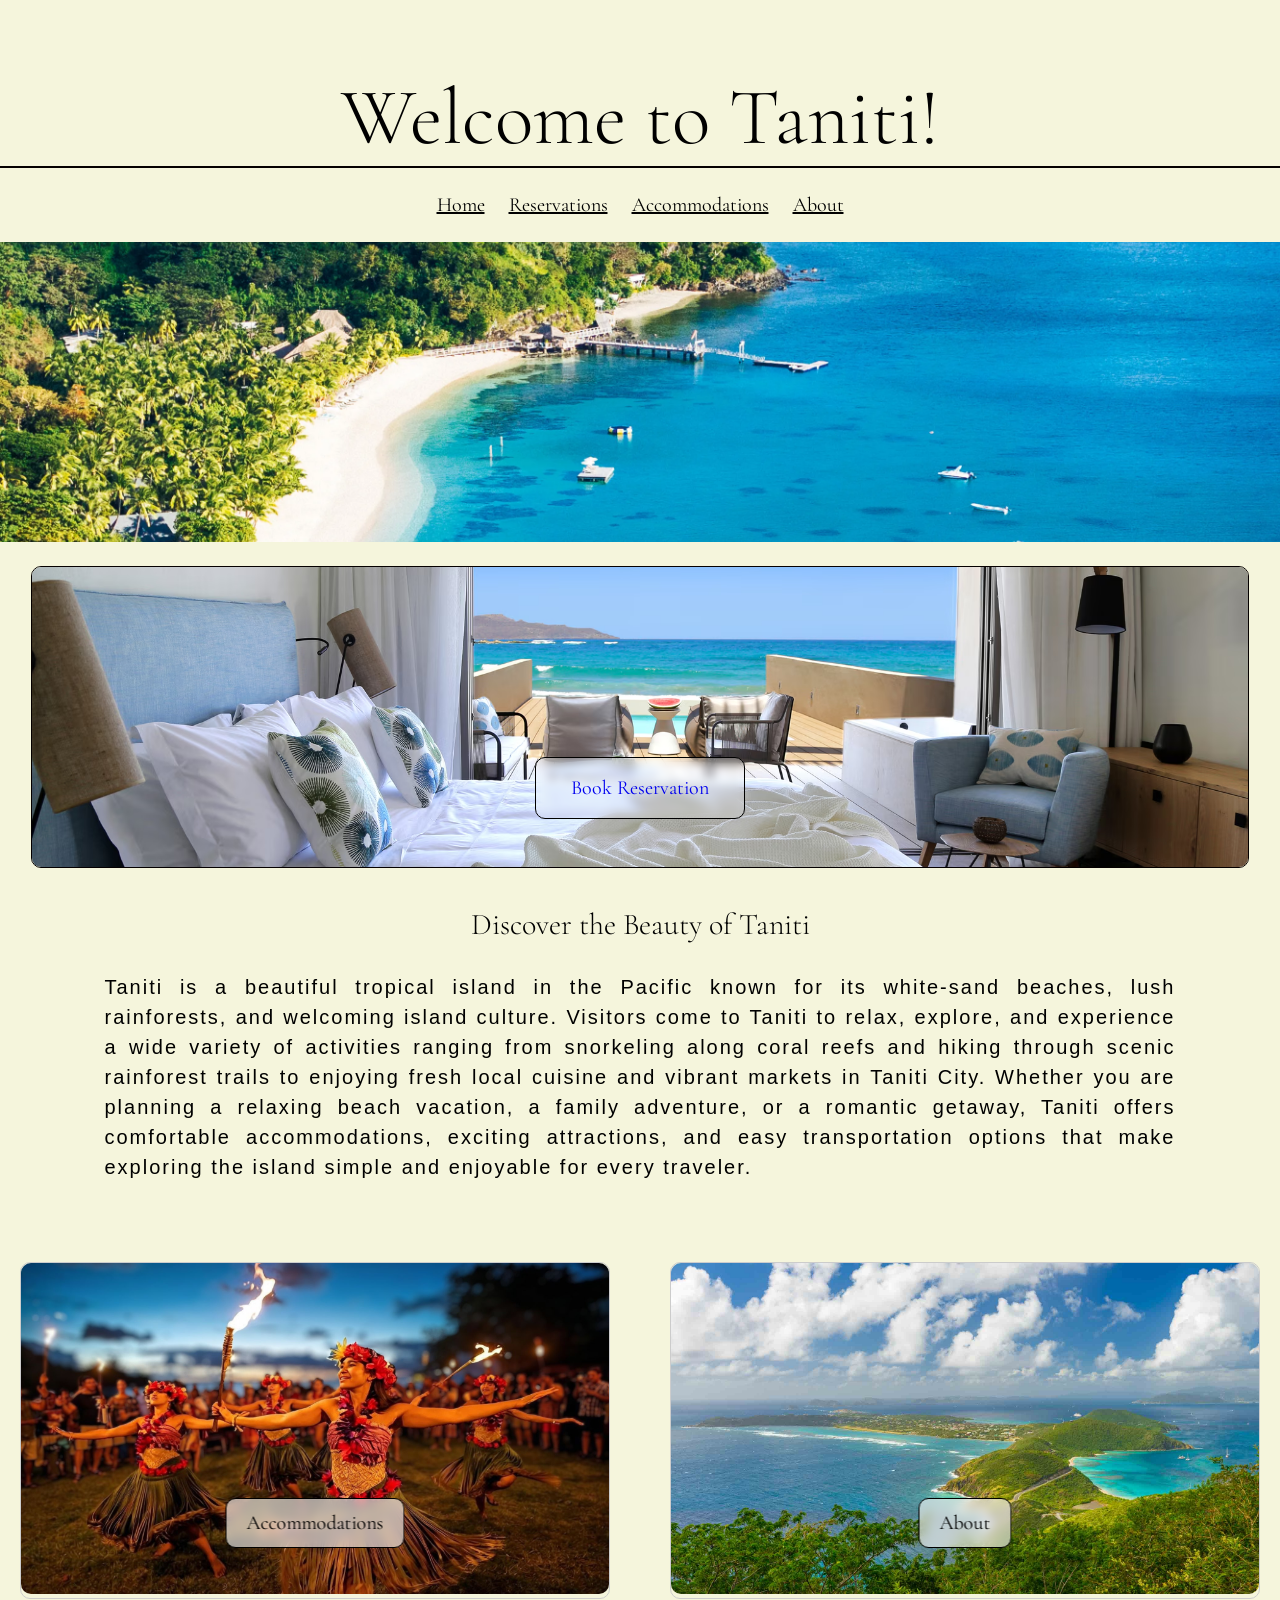
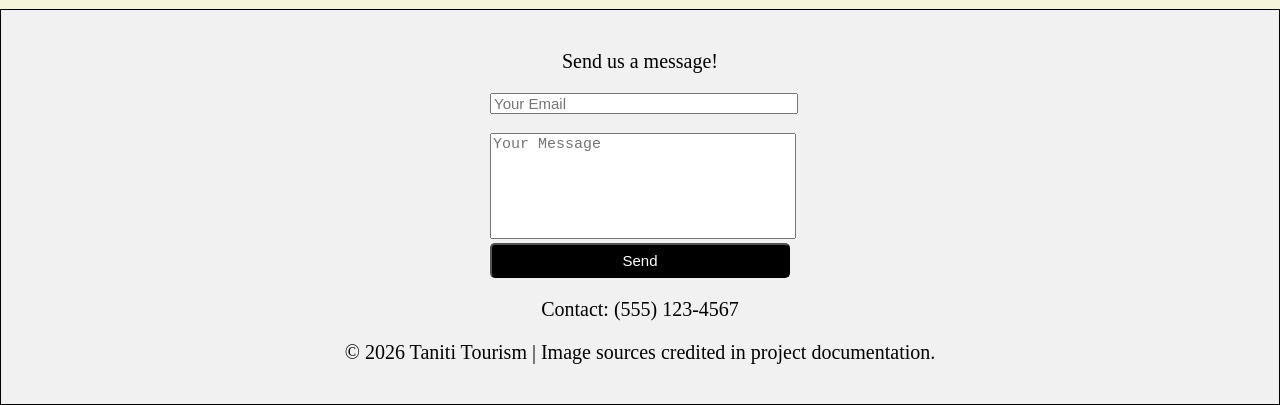
==== commit 98b20dd1: "added image citation to footer of each page" ====
--- a/index.html
+++ b/index.html
@@ -77,6 +77,11 @@
         </form>
 
         <p>Contact: (555) 123-4567</p>
+
+        <p>
+            © 2026 Taniti Tourism |
+            Image sources credited in project documentation.
+        </p>
     </footer>
 
     <div id="popup" class="popup">
